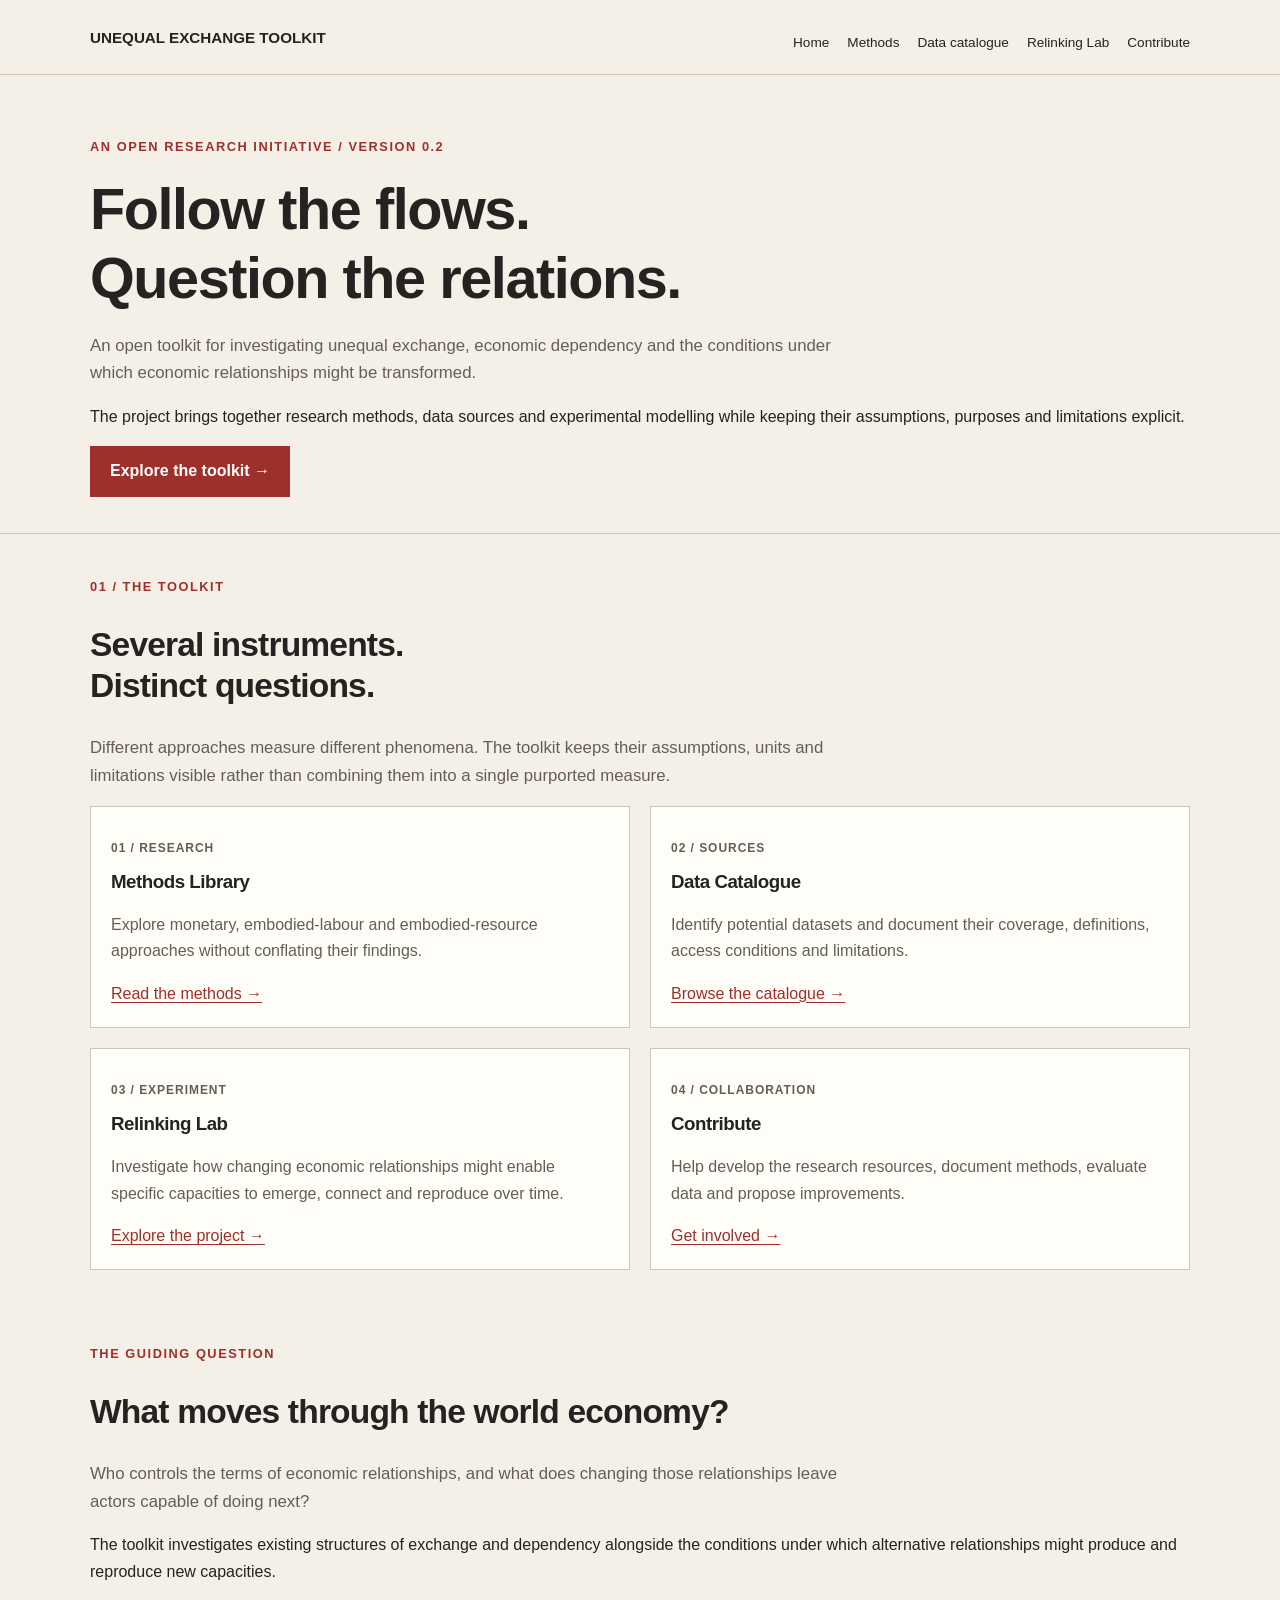
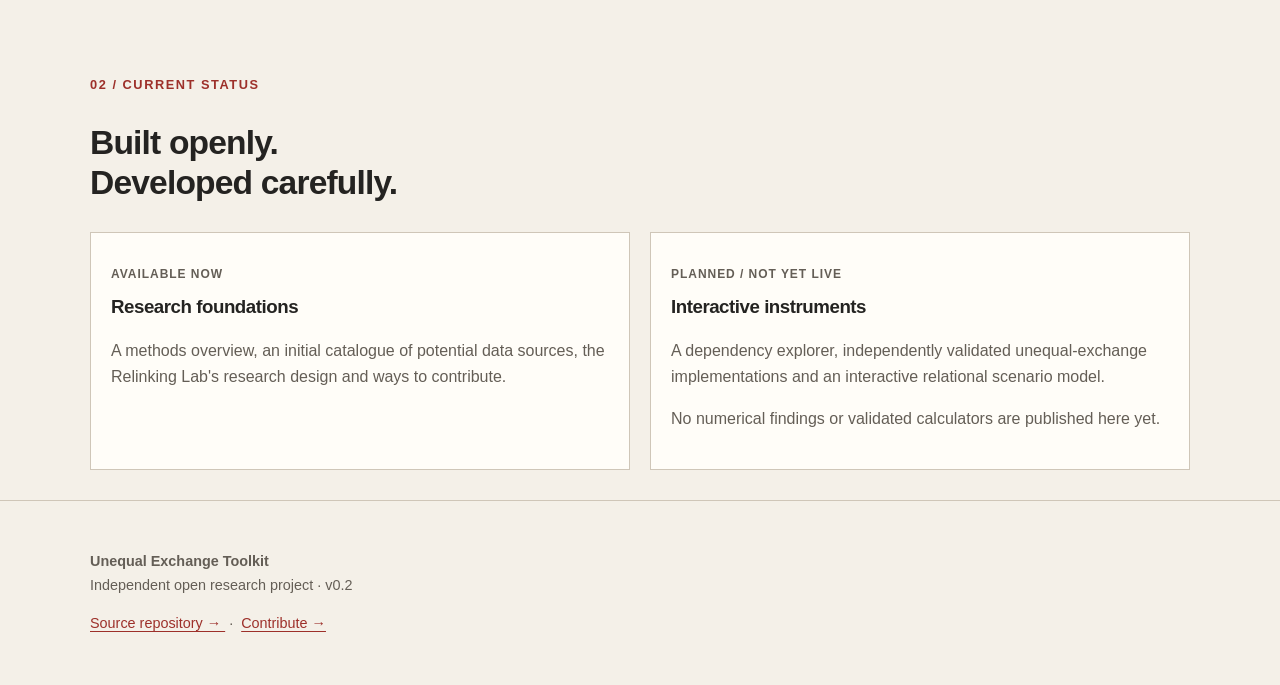
==== index.html @ cee1c7f0 "Update index.html" ====
<!DOCTYPE html>
<html lang="en">
<head>
  <meta charset="UTF-8">
  <meta name="viewport" content="width=device-width, initial-scale=1">

  <meta name="description"
        content="An open research toolkit for investigating unequal exchange, economic dependency and the possibilities for transformation.">

  <title>Unequal Exchange Toolkit | Home</title>

  <link rel="stylesheet" href="assets/style.css">
</head>

<body>

<header>
  <div class="container">

    <a class="brand" href="index.html">
      UNEQUAL EXCHANGE TOOLKIT
    </a>

    <nav aria-label="Main navigation">
      <a href="index.html" aria-current="page">Home</a>
      <a href="methods/">Methods</a>
      <a href="data/">Data catalogue</a>
      <a href="relinking-lab/">Relinking Lab</a>
      <a href="contribute/">Contribute</a>
    </nav>

  </div>
</header>

<main id="main">

  <section class="hero">
    <div class="container">

      <p class="eyebrow">
        An open research initiative / Version 0.2
      </p>

      <h1>
        Follow the flows.<br>
        Question the relations.
      </h1>

      <p class="lead">
        An open toolkit for investigating unequal
        exchange, economic dependency and the
        conditions under which economic relationships
        might be transformed.
      </p>

      <p>
        The project brings together research methods,
        data sources and experimental modelling while
        keeping their assumptions, purposes and
        limitations explicit.
      </p>

      <a class="button" href="methods/">
        Explore the toolkit &rarr;
      </a>

    </div>
  </section>

  <section>
    <div class="container">

      <p class="eyebrow">01 / The toolkit</p>

      <h2>
        Several instruments.<br>
        Distinct questions.
      </h2>

      <p class="lead">
        Different approaches measure different
        phenomena. The toolkit keeps their
        assumptions, units and limitations
        visible rather than combining them
        into a single purported measure.
      </p>

      <div class="grid">

        <article class="card">

          <p class="tag">01 / Research</p>

          <h3>Methods Library</h3>

          <p>
            Explore monetary, embodied-labour
            and embodied-resource approaches
            without conflating their findings.
          </p>

          <a href="methods/">
            Read the methods &rarr;
          </a>

        </article>

        <article class="card">

          <p class="tag">02 / Sources</p>

          <h3>Data Catalogue</h3>

          <p>
            Identify potential datasets and
            document their coverage, definitions,
            access conditions and limitations.
          </p>

          <a href="data/">
            Browse the catalogue &rarr;
          </a>

        </article>

        <article class="card">

          <p class="tag">03 / Experiment</p>

          <h3>Relinking Lab</h3>

          <p>
            Investigate how changing economic
            relationships might enable specific
            capacities to emerge, connect
            and reproduce over time.
          </p>

          <a href="relinking-lab/">
            Explore the project &rarr;
          </a>

        </article>

        <article class="card">

          <p class="tag">04 / Collaboration</p>

          <h3>Contribute</h3>

          <p>
            Help develop the research resources,
            document methods, evaluate data
            and propose improvements.
          </p>

          <a href="contribute/">
            Get involved &rarr;
          </a>

        </article>

      </div>

    </div>
  </section>

  <section>
    <div class="container">

      <p class="eyebrow">The guiding question</p>

      <h2>
        What moves through the world economy?
      </h2>

      <p class="lead">
        Who controls the terms of economic
        relationships, and what does changing
        those relationships leave actors
        capable of doing next?
      </p>

      <p>
        The toolkit investigates existing
        structures of exchange and dependency
        alongside the conditions under which
        alternative relationships might
        produce and reproduce new capacities.
      </p>

    </div>
  </section>

  <section>
    <div class="container">

      <p class="eyebrow">02 / Current status</p>

      <h2>
        Built openly.<br>
        Developed carefully.
      </h2>

      <div class="grid">

        <article class="card">

          <p class="tag">Available now</p>

          <h3>Research foundations</h3>

          <p>
            A methods overview, an initial
            catalogue of potential data sources,
            the Relinking Lab's research design
            and ways to contribute.
          </p>

        </article>

        <article class="card">

          <p class="tag">Planned / Not yet live</p>

          <h3>Interactive instruments</h3>

          <p>
            A dependency explorer, independently
            validated unequal-exchange
            implementations and an interactive
            relational scenario model.
          </p>

          <p>
            No numerical findings or validated
            calculators are published here yet.
          </p>

        </article>

      </div>

    </div>
  </section>

</main>

<footer>
  <div class="container">

    <p>
      <strong>Unequal Exchange Toolkit</strong><br>
      Independent open research project · v0.2
    </p>

    <p>
      <a href="https://github.com/unequal-exchange-toolkit/toolkit">
        Source repository &rarr;
      </a>
      &nbsp;·&nbsp;
      <a href="contribute/">
        Contribute &rarr;
      </a>
    </p>

  </div>
</footer>

</body>
</html>
---- assets/style.css ----
/* Unequal Exchange Toolkit — v0.2 */

:root {
  --paper: #f4f0e8;
  --ink: #242321;
  --red: #9d302a;
  --muted: #645e56;
  --line: #cfc6b8;
  --white: #fffdf8;
}

* {
  box-sizing: border-box;
}

body {
  margin: 0;
  background: var(--paper);
  color: var(--ink);
  font-family: Arial, Helvetica, sans-serif;
  line-height: 1.65;
}

a {
  color: var(--red);
  text-underline-offset: 3px;
}

a:hover {
  text-decoration-thickness: 2px;
}

.container {
  width: min(1100px, 90%);
  margin: 0 auto;
}

header {
  border-bottom: 1px solid var(--line);
  padding: 22px 0;
}

header .container {
  display: flex;
  justify-content: space-between;
  align-items: center;
  gap: 24px;
  flex-wrap: wrap;
}

.brand {
  color: var(--ink);
  font-weight: 800;
  text-decoration: none;
  font-size: 1.15rem;
}

nav {
  display: flex;
  flex-wrap: wrap;
  gap: 18px;
}

nav a {
  color: var(--ink);
  font-size: 0.9rem;
  text-decoration: none;
}

nav a:hover {
  color: var(--red);
}

.hero {
  padding: 90px 0 65px;
  border-bottom: 1px solid var(--line);
}

.eyebrow {
  color: var(--red);
  font-size: 0.8rem;
  font-weight: bold;
  text-transform: uppercase;
  letter-spacing: 0.12em;
}

h1, h2, h3 {
  line-height: 1.2;
  letter-spacing: -0.025em;
}

h1 {
  font-size: clamp(2.8rem, 7vw, 5.5rem);
  max-width: 900px;
  margin: 18px 0;
}

h2 {
  font-size: clamp(1.8rem, 4vw, 2.7rem);
}

.lead {
  font-size: 1.2rem;
  max-width: 750px;
  color: var(--muted);
}

section {
  padding: 50px 0;
}

.grid {
  display: grid;
  grid-template-columns: repeat(2, minmax(0, 1fr));
  gap: 20px;
}

.card {
  padding: 28px;
  background: var(--white);
  border: 1px solid var(--line);
}

.card h3 {
  margin-top: 0;
}

.card p {
  color: var(--muted);
}

.tag {
  color: var(--red);
  font-size: 0.75rem;
  font-weight: bold;
  text-transform: uppercase;
  letter-spacing: 0.08em;
}

.button {
  display: inline-block;
  padding: 12px 20px;
  background: var(--red);
  color: white;
  text-decoration: none;
  font-weight: bold;
}

.button:hover {
  background: #74231f;
  color: white;
}

footer {
  border-top: 1px solid var(--line);
  padding: 35px 0;
  color: var(--muted);
  font-size: 0.9rem;
}

@media (max-width: 700px) {
  .hero {
    padding: 55px 0 40px;
  }

  .grid {
    grid-template-columns: 1fr;
  }

  header .container {
    align-items: flex-start;
  }

  nav {
    gap: 12px;
  }
}

/* Compact layout refinements */

.hero {
  padding: 48px 0 36px;
}

h1 {
  font-size: clamp(2.1rem, 4.5vw, 3.6rem);
  max-width: 850px;
}

h2 {
  font-size: clamp(1.5rem, 3vw, 2.1rem);
}

.lead {
  font-size: 1.05rem;
  max-width: 760px;
}

section {
  padding: 30px 0;
}

.card {
  padding: 20px;
}

header {
  padding: 14px 0;
}

.brand {
  font-size: 0.95rem;
}

nav a {
  font-size: 0.85rem;
}

nav a:hover,
nav a:focus-visible {
  color: var(--red);
  text-decoration: underline;
}

@media (max-width: 700px) {
  .hero {
    padding: 36px 0 24px;
  }
}

/* v0.2 — Header and page alignment fixes */

/* Keep page content away from screen edges */
body > header,
body > main,
body > footer {
  width: 100%;
}

.container {
  width: min(1100px, calc(100% - 48px));
  margin-left: auto;
  margin-right: auto;
}

/* Accommodate the homepage's different header markup */
header {
  padding: 20px 24px;
}

header .container {
  padding: 0;
}

header nav {
  margin-top: 12px;
}

header .brand {
  display: inline-block;
  margin-right: 24px;
  line-height: 1.4;
}

/* Space out text that sits directly inside the header */
header > * + * {
  margin-top: 12px;
}

/* Prevent the homepage's title and version label colliding */
header .eyebrow,
header .tag {
  display: inline-block;
  margin: 8px 0;
}

/* Make the skip link accessible without permanently displaying it */
.skip-link {
  position: absolute;
  left: 16px;
  top: -100px;
  z-index: 1000;
  padding: 10px 14px;
  background: var(--white);
  color: var(--red);
}

.skip-link:focus {
  top: 12px;
}

/* Give content sensible spacing even without a .container wrapper */
main > section,
main > .hero {
  padding-left: 24px;
  padding-right: 24px;
}

/* Comfortable spacing on mobile */
@media (max-width: 700px) {
  header {
    padding: 16px 20px;
  }

  .container {
    width: calc(100% - 40px);
  }

  header nav {
    gap: 14px;
  }

  main > section,
  main > .hero {
    padding-left: 20px;
    padding-right: 20px;
  }
}
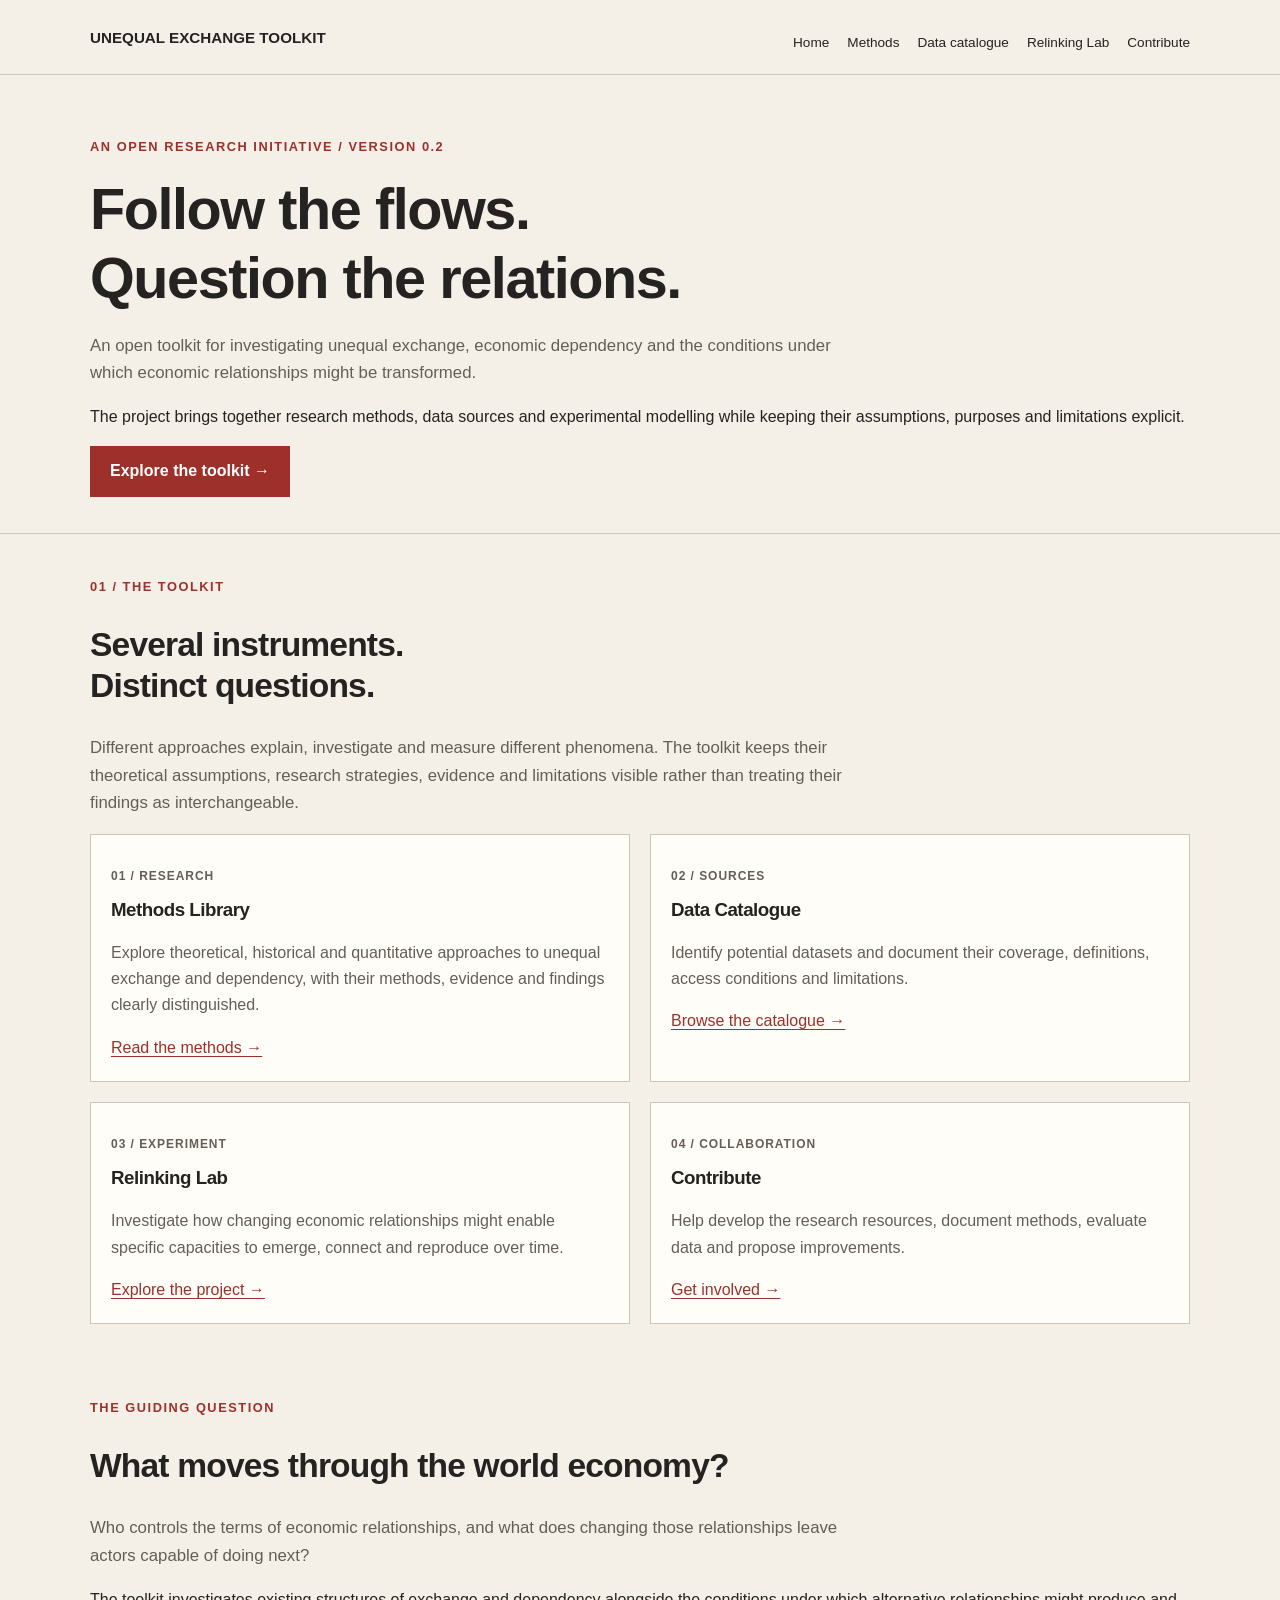
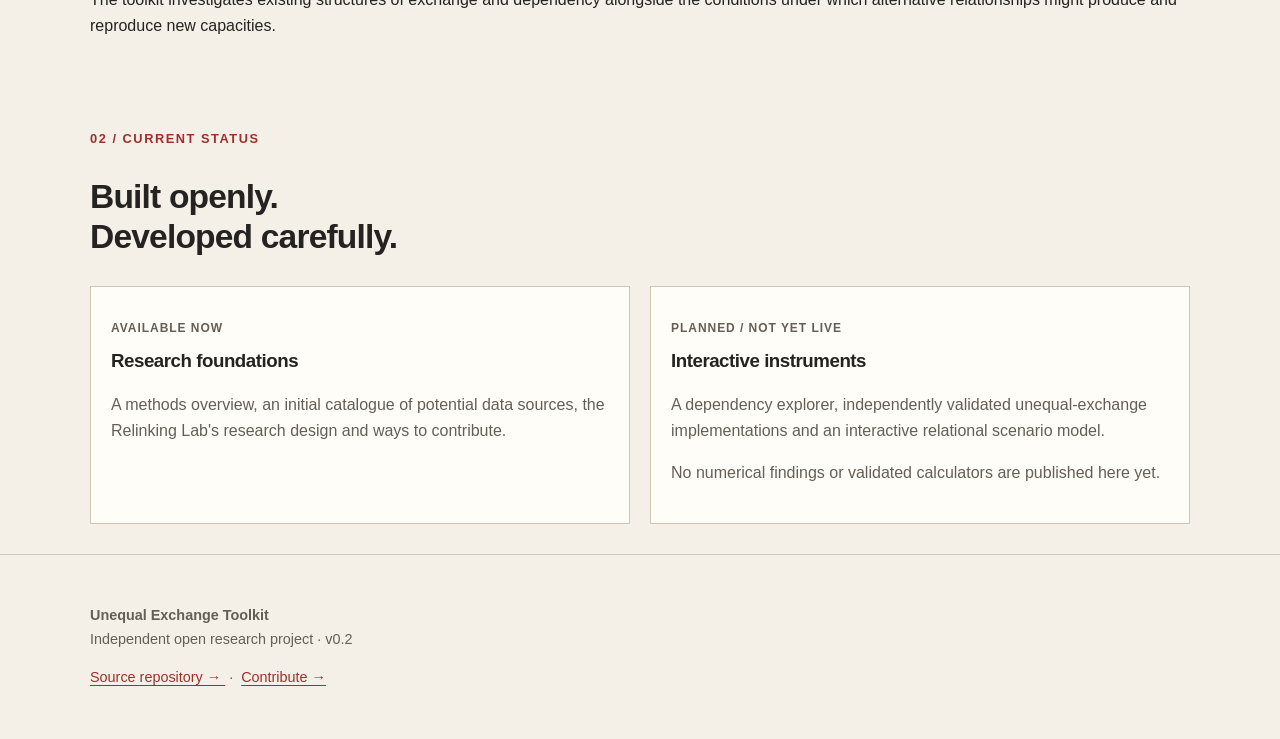
==== commit a026282c: "Update index.html tweaks to wording" ====
--- a/index.html
+++ b/index.html
@@ -78,11 +78,12 @@
       </h2>
 
       <p class="lead">
-        Different approaches measure different
-        phenomena. The toolkit keeps their
-        assumptions, units and limitations
-        visible rather than combining them
-        into a single purported measure.
+        Different approaches explain, investigate
+        and measure different phenomena. The toolkit
+        keeps their theoretical assumptions, research
+        strategies, evidence and limitations visible
+        rather than treating their findings as
+        interchangeable.
       </p>
 
       <div class="grid">
@@ -94,9 +95,11 @@
           <h3>Methods Library</h3>
 
           <p>
-            Explore monetary, embodied-labour
-            and embodied-resource approaches
-            without conflating their findings.
+            Explore theoretical, historical
+            and quantitative approaches to unequal
+            exchange and dependency, with their
+            methods, evidence and findings
+            clearly distinguished.
           </p>
 
           <a href="methods/">
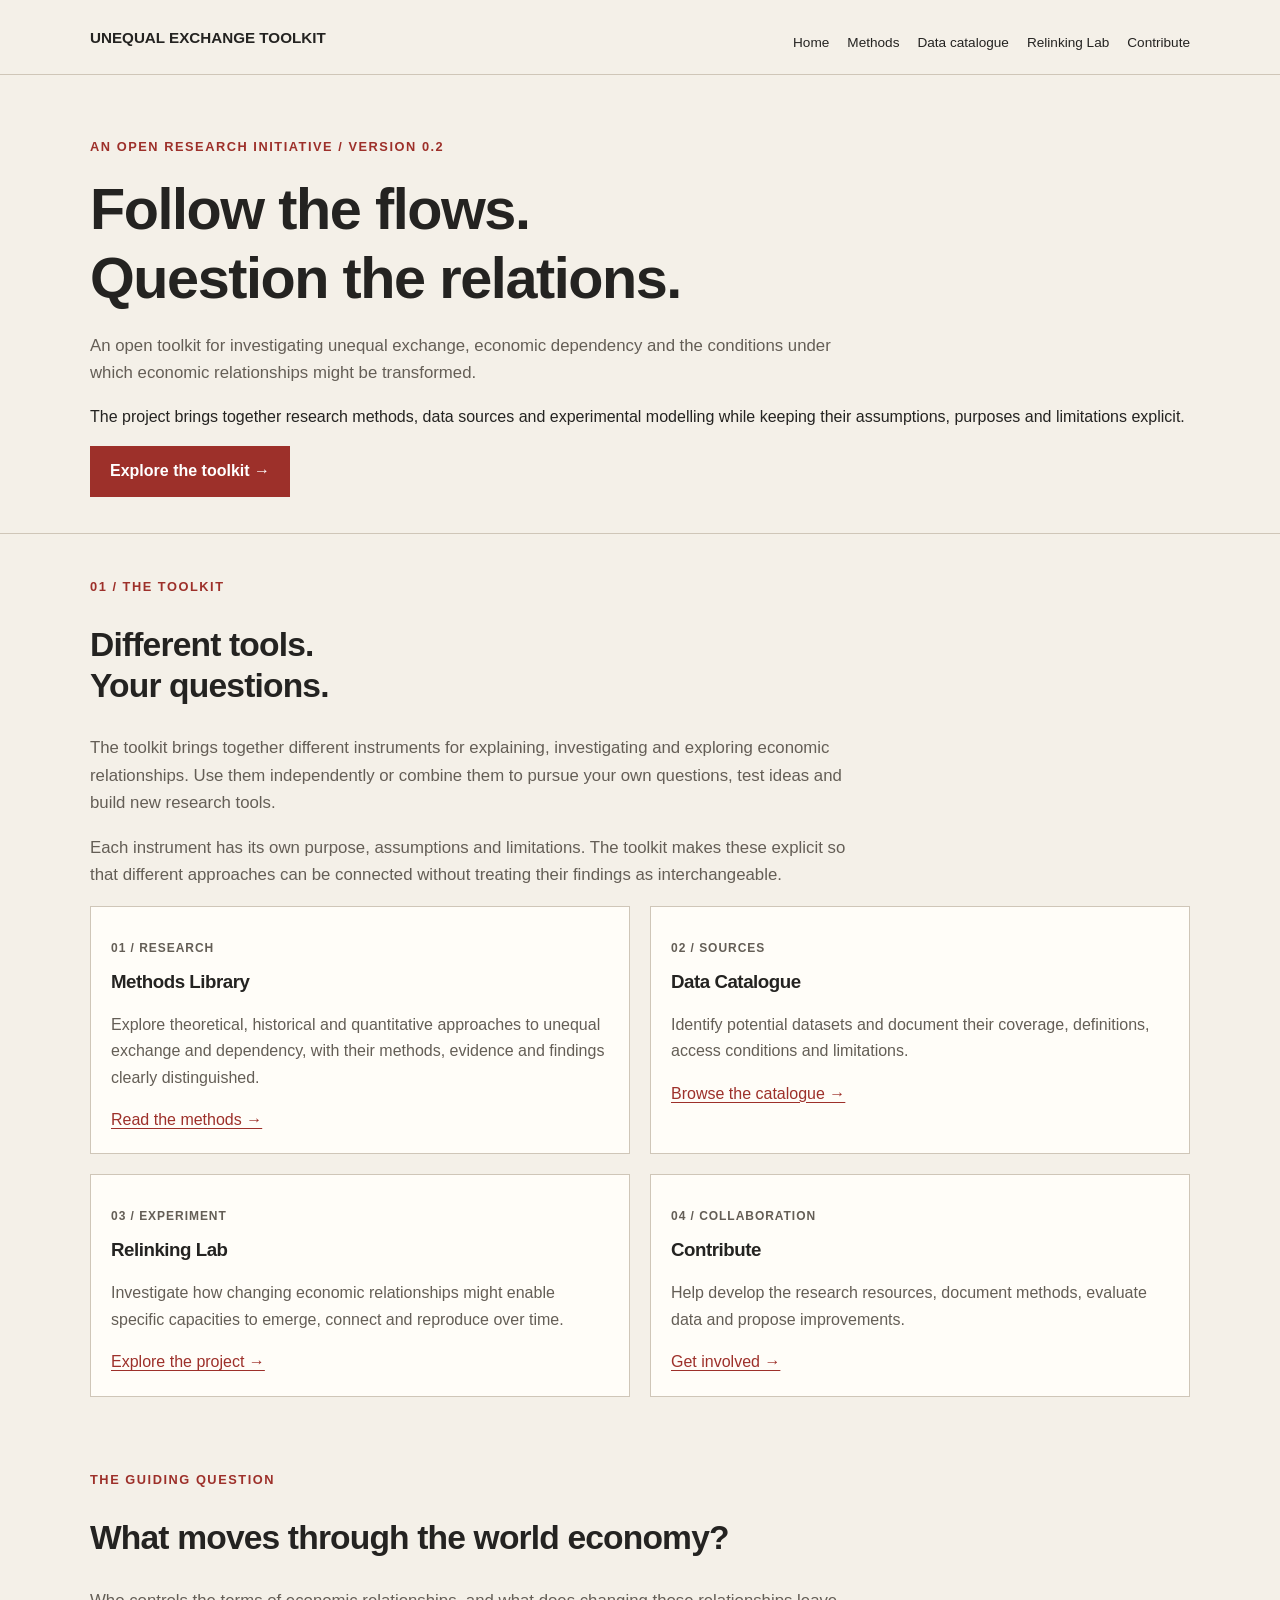
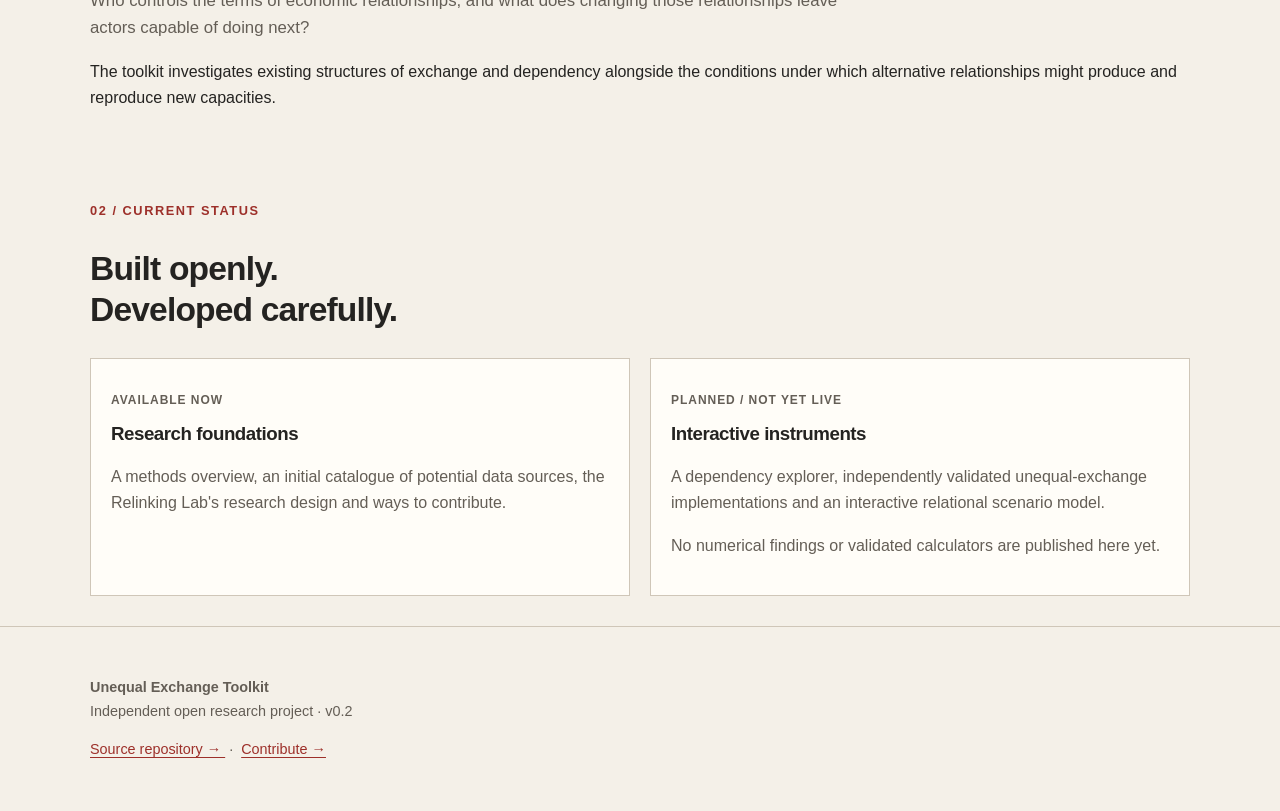
==== commit fb420ba9: "Update index.html Imrproved wording for clearer purpose of toolkit" ====
--- a/index.html
+++ b/index.html
@@ -73,17 +73,23 @@
       <p class="eyebrow">01 / The toolkit</p>
 
       <h2>
-        Several instruments.<br>
-        Distinct questions.
+        Different tools.<br>
+        Your questions.
       </h2>
 
       <p class="lead">
-        Different approaches explain, investigate
-        and measure different phenomena. The toolkit
-        keeps their theoretical assumptions, research
-        strategies, evidence and limitations visible
-        rather than treating their findings as
-        interchangeable.
+        The toolkit brings together different instruments
+        for explaining, investigating and exploring
+        economic relationships. Use them independently
+        or combine them to pursue your own questions,
+        test ideas and build new research tools.
+      </p>
+      
+      <p class="lead">
+        Each instrument has its own purpose, assumptions
+        and limitations. The toolkit makes these explicit
+        so that different approaches can be connected
+        without treating their findings as interchangeable.
       </p>
 
       <div class="grid">
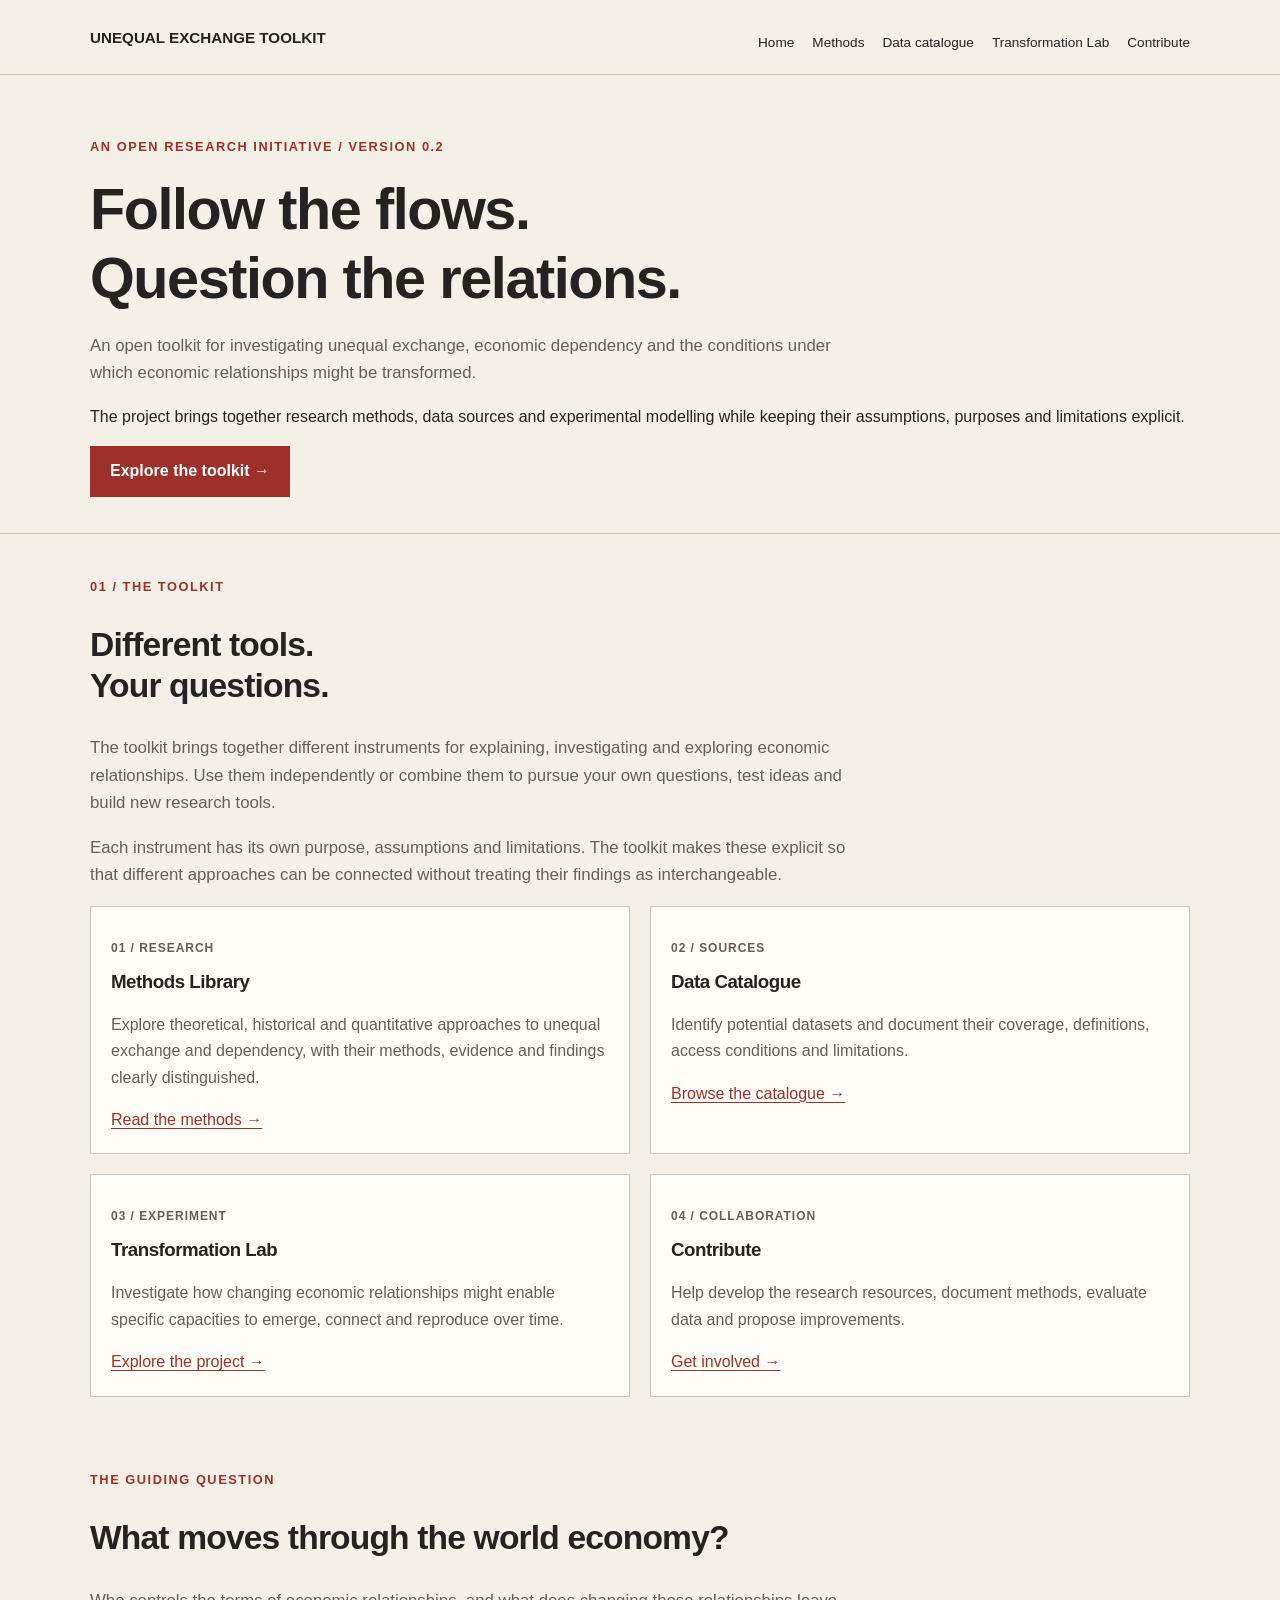
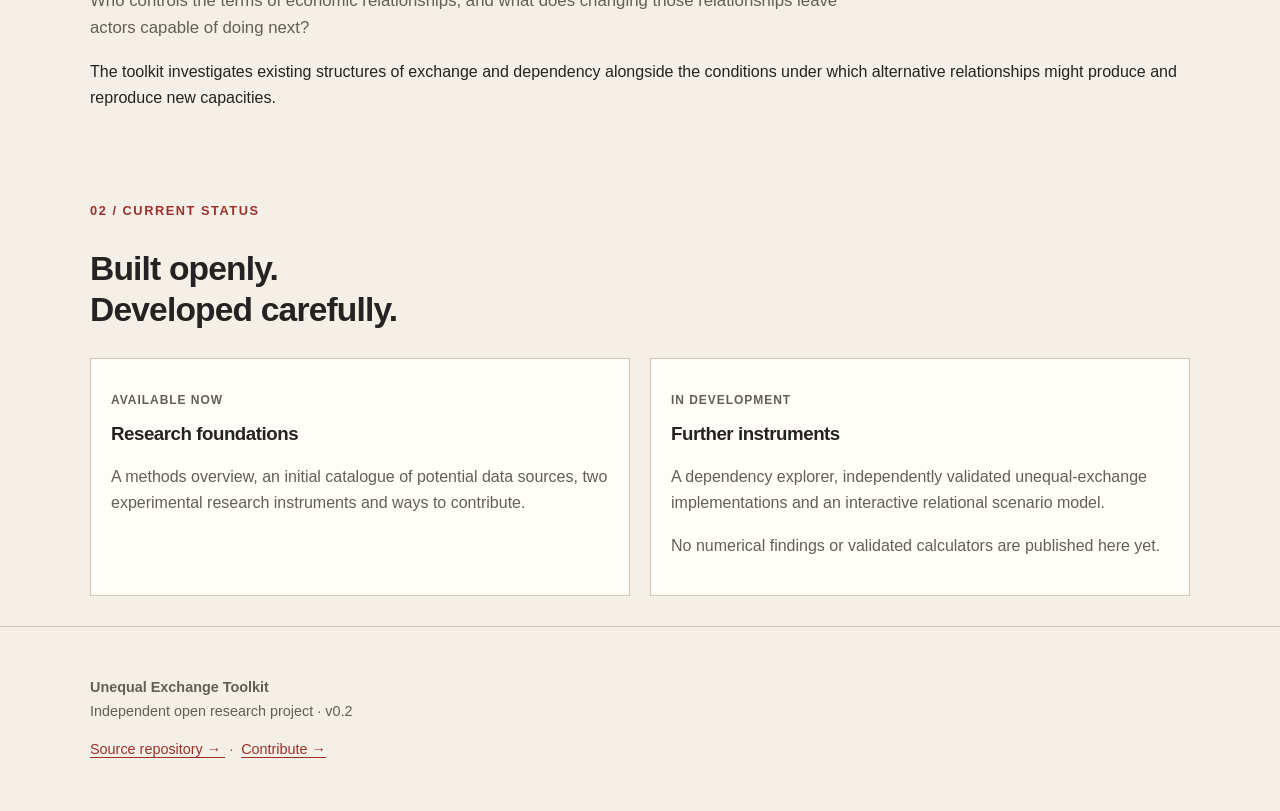
==== commit 8bb67a53: "Update index.html" ====
--- a/index.html
+++ b/index.html
@@ -25,7 +25,7 @@
       <a href="index.html" aria-current="page">Home</a>
       <a href="methods/">Methods</a>
       <a href="data/">Data catalogue</a>
-      <a href="relinking-lab/">Relinking Lab</a>
+      <a href="transformation-lab/">Transformation Lab</a>
       <a href="contribute/">Contribute</a>
     </nav>
 
@@ -136,7 +136,7 @@
 
           <p class="tag">03 / Experiment</p>
 
-          <h3>Relinking Lab</h3>
+          <h3>Transformation Lab</h3>
 
           <p>
             Investigate how changing economic
@@ -145,7 +145,7 @@
             and reproduce over time.
           </p>
 
-          <a href="relinking-lab/">
+          <a href="transformation-lab/">
             Explore the project &rarr;
           </a>
 
@@ -222,7 +222,7 @@
           <p>
             A methods overview, an initial
             catalogue of potential data sources,
-            the Relinking Lab's research design
+            two experimental research instruments
             and ways to contribute.
           </p>
 
@@ -230,9 +230,9 @@
 
         <article class="card">
 
-          <p class="tag">Planned / Not yet live</p>
-
-          <h3>Interactive instruments</h3>
+          <p class="tag">In development</p>
+
+          <h3>Further instruments</h3>
 
           <p>
             A dependency explorer, independently
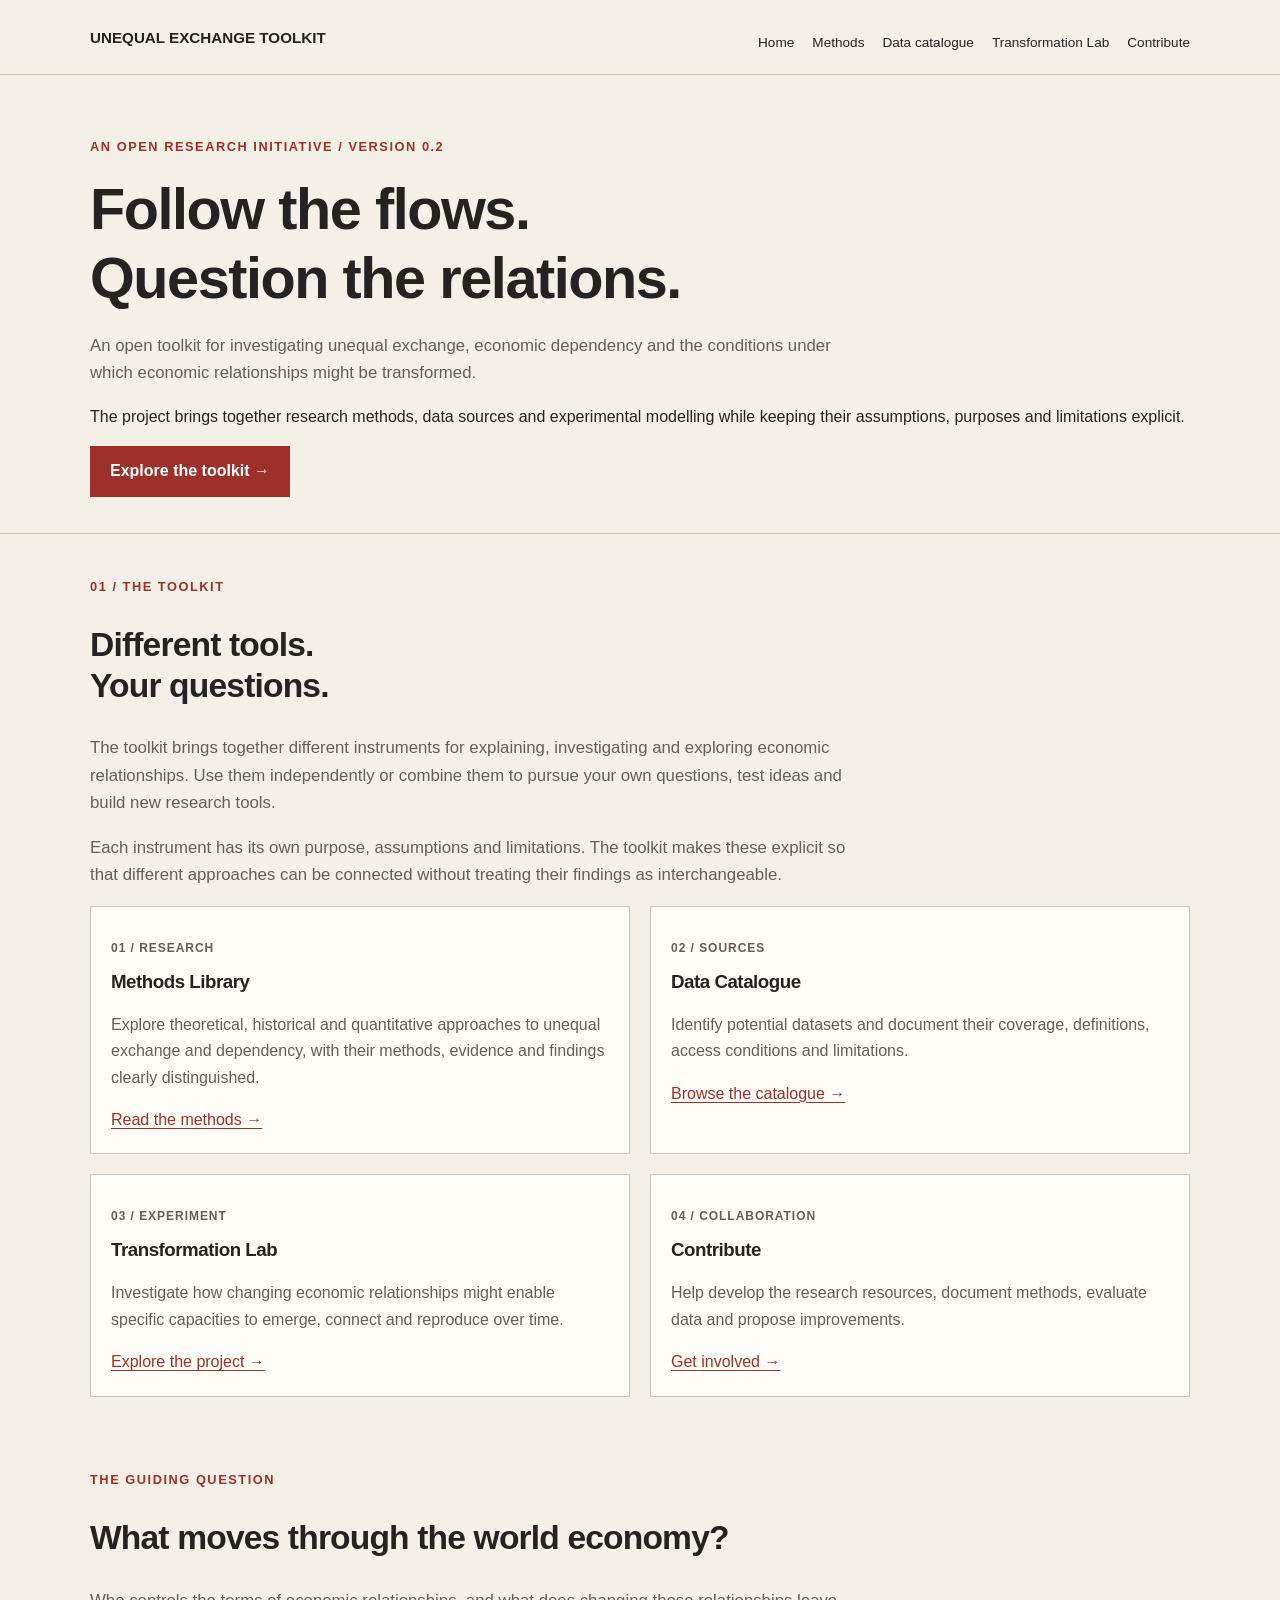
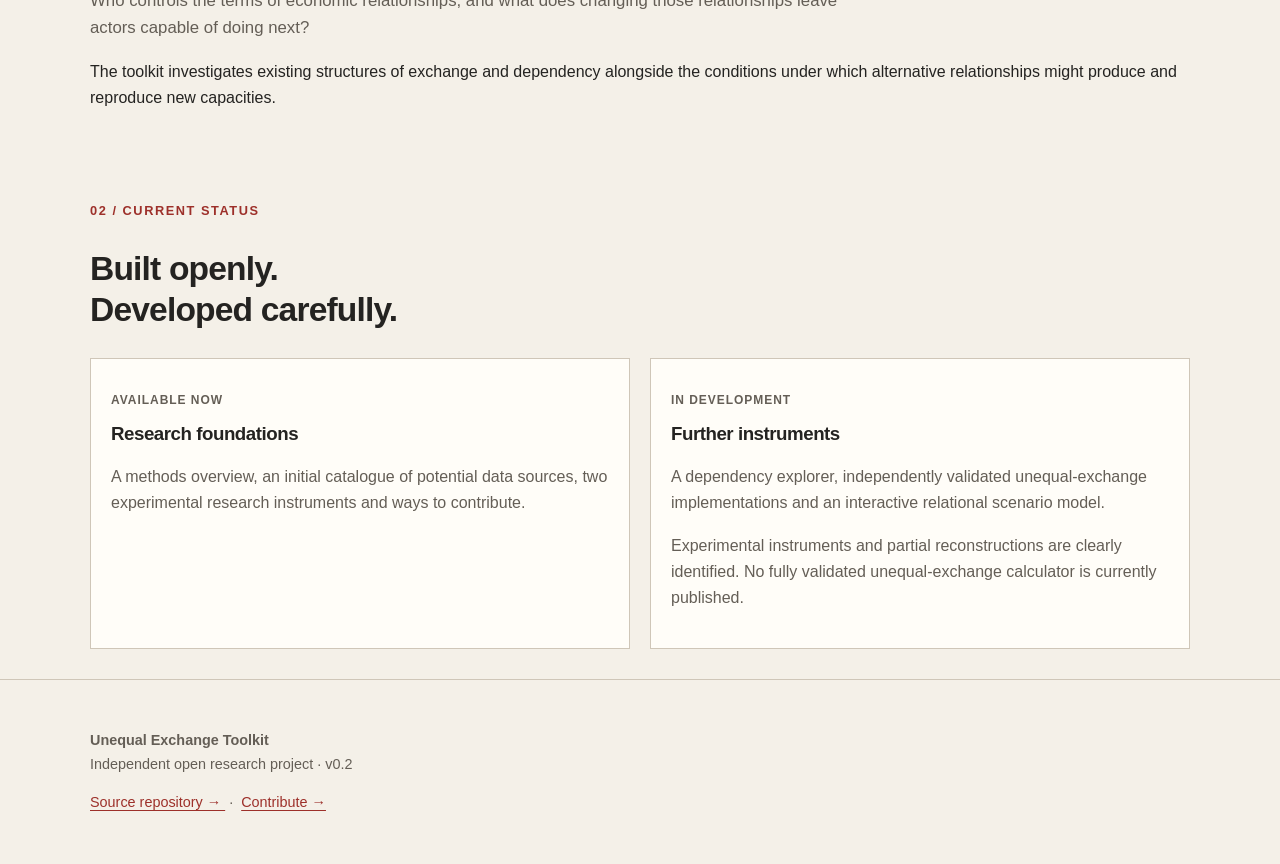
==== commit 4c03fe57: "Update index.html tweak wording on numerical validation" ====
--- a/index.html
+++ b/index.html
@@ -242,8 +242,10 @@
           </p>
 
           <p>
-            No numerical findings or validated
-            calculators are published here yet.
+            Experimental instruments and partial 
+            reconstructions are clearly identified. 
+            No fully validated unequal-exchange calculator 
+            is currently published.
           </p>
 
         </article>
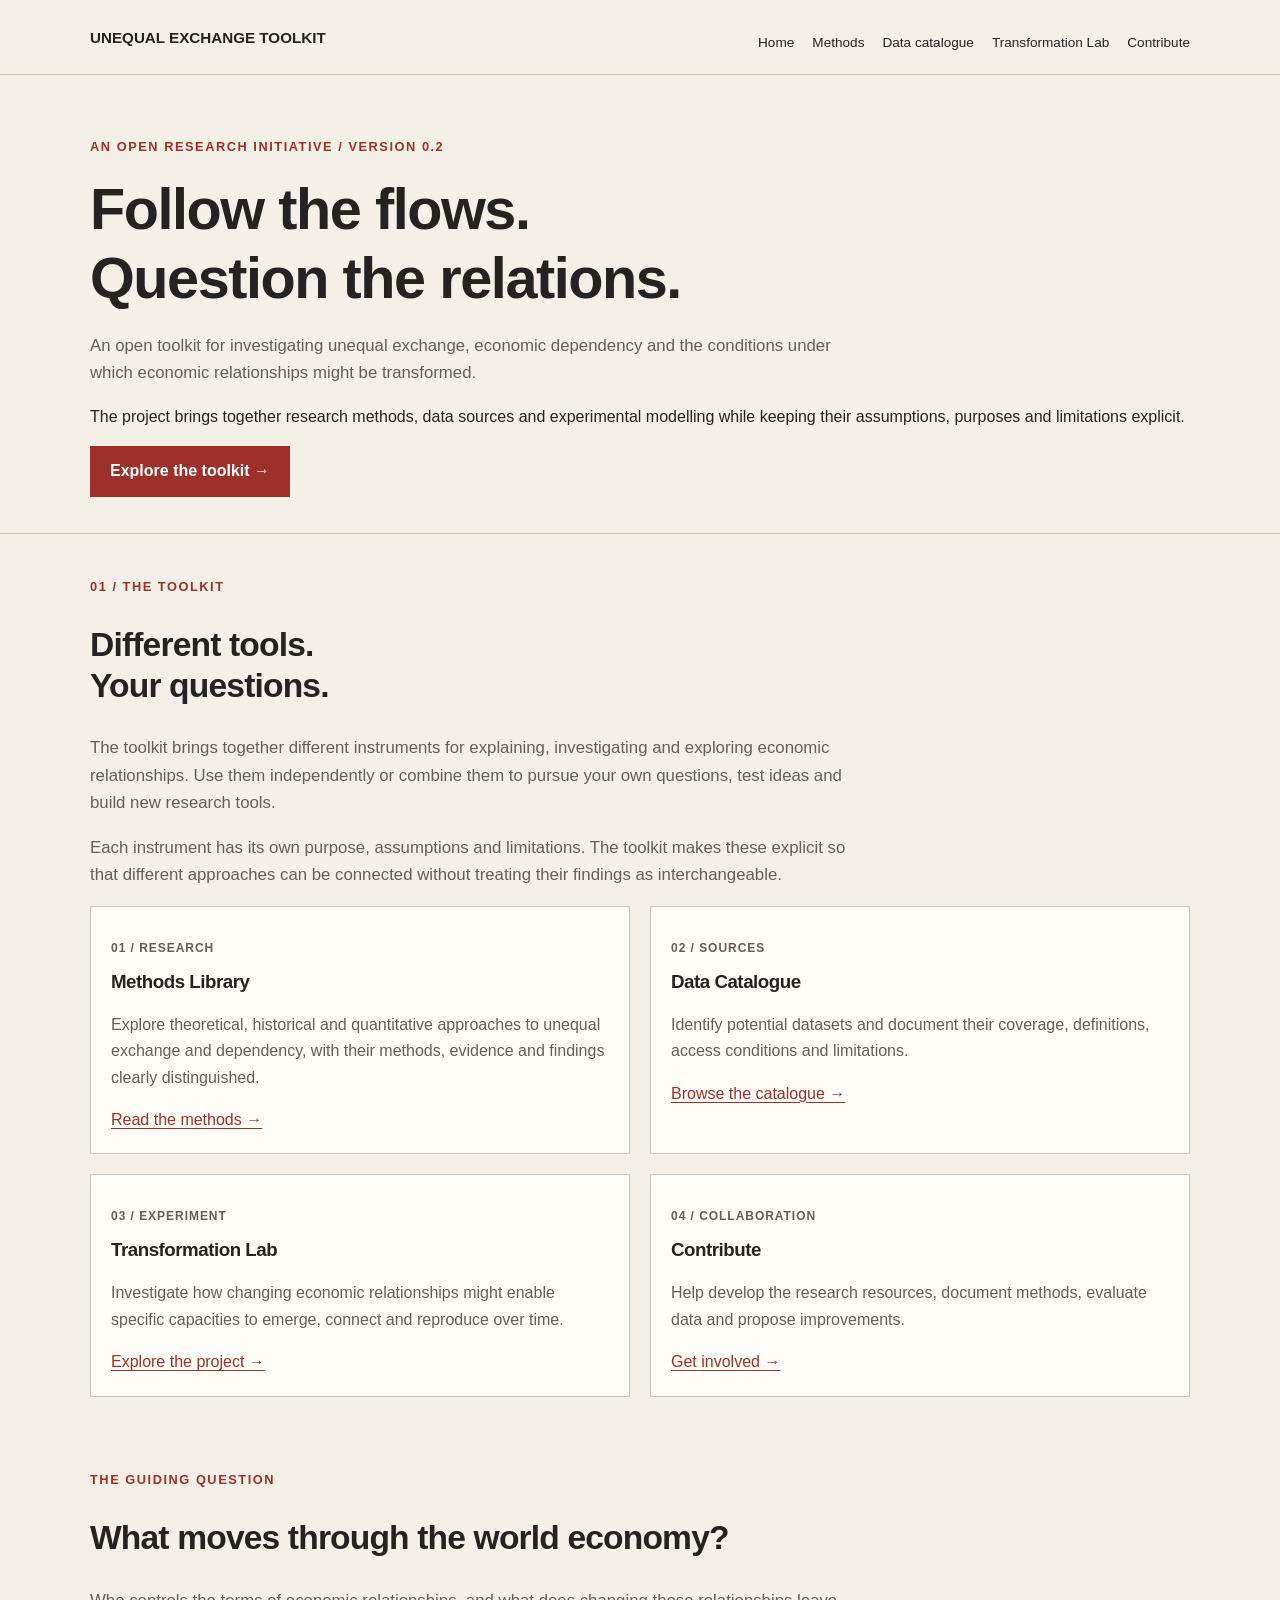
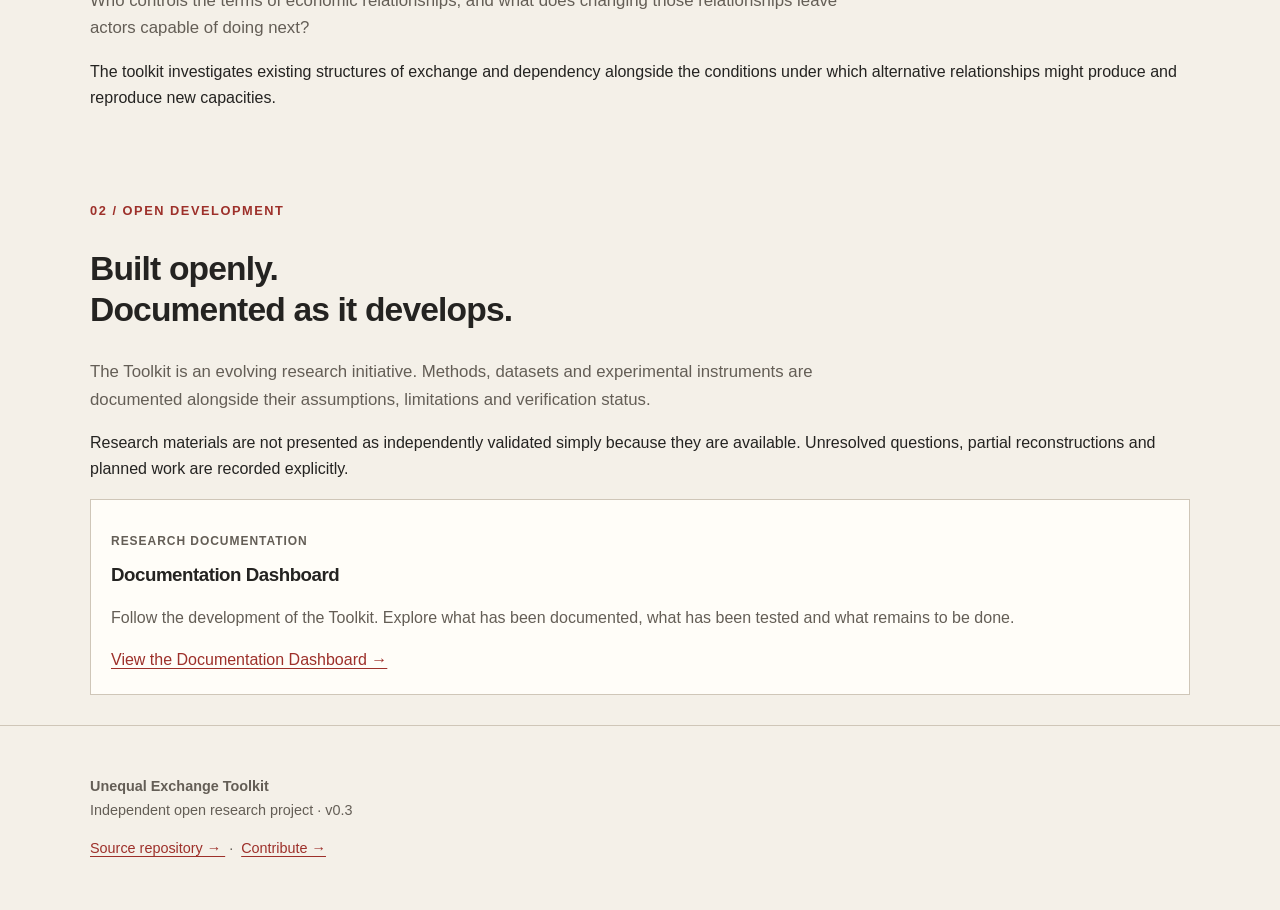
==== commit 69dcf040: "Update index.html link to documentation status and change v0.2 to v0.3" ====
--- a/index.html
+++ b/index.html
@@ -204,51 +204,43 @@
   <section>
     <div class="container">
 
-      <p class="eyebrow">02 / Current status</p>
+
+      <p class="eyebrow">02 / Open development</p>
 
       <h2>
         Built openly.<br>
-        Developed carefully.
+        Documented as it develops.
       </h2>
 
-      <div class="grid">
-
-        <article class="card">
-
-          <p class="tag">Available now</p>
-
-          <h3>Research foundations</h3>
-
-          <p>
-            A methods overview, an initial
-            catalogue of potential data sources,
-            two experimental research instruments
-            and ways to contribute.
-          </p>
-
-        </article>
-
-        <article class="card">
-
-          <p class="tag">In development</p>
-
-          <h3>Further instruments</h3>
-
-          <p>
-            A dependency explorer, independently
-            validated unequal-exchange
-            implementations and an interactive
-            relational scenario model.
-          </p>
-
-          <p>
-            Experimental instruments and partial 
-            reconstructions are clearly identified. 
-            No fully validated unequal-exchange calculator 
-            is currently published.
-          </p>
-
-        </article>
+      <p class="lead">
+        The Toolkit is an evolving research initiative.
+        Methods, datasets and experimental instruments
+        are documented alongside their assumptions,
+        limitations and verification status.
+      </p>
+
+      <p>
+        Research materials are not presented as independently
+        validated simply because they are available.
+        Unresolved questions, partial reconstructions
+        and planned work are recorded explicitly.
+      </p>
+
+      <div class="card">
+
+        <p class="tag">Research documentation</p>
+
+        <h3>Documentation Dashboard</h3>
+
+        <p>
+          Follow the development of the Toolkit.
+          Explore what has been documented, what has
+          been tested and what remains to be done.
+        </p>
+
+        <a href="documentation/">
+          View the Documentation Dashboard &rarr;
+        </a>
 
       </div>
 
@@ -262,7 +254,7 @@
 
     <p>
       <strong>Unequal Exchange Toolkit</strong><br>
-      Independent open research project · v0.2
+      Independent open research project · v0.3
     </p>
 
     <p>
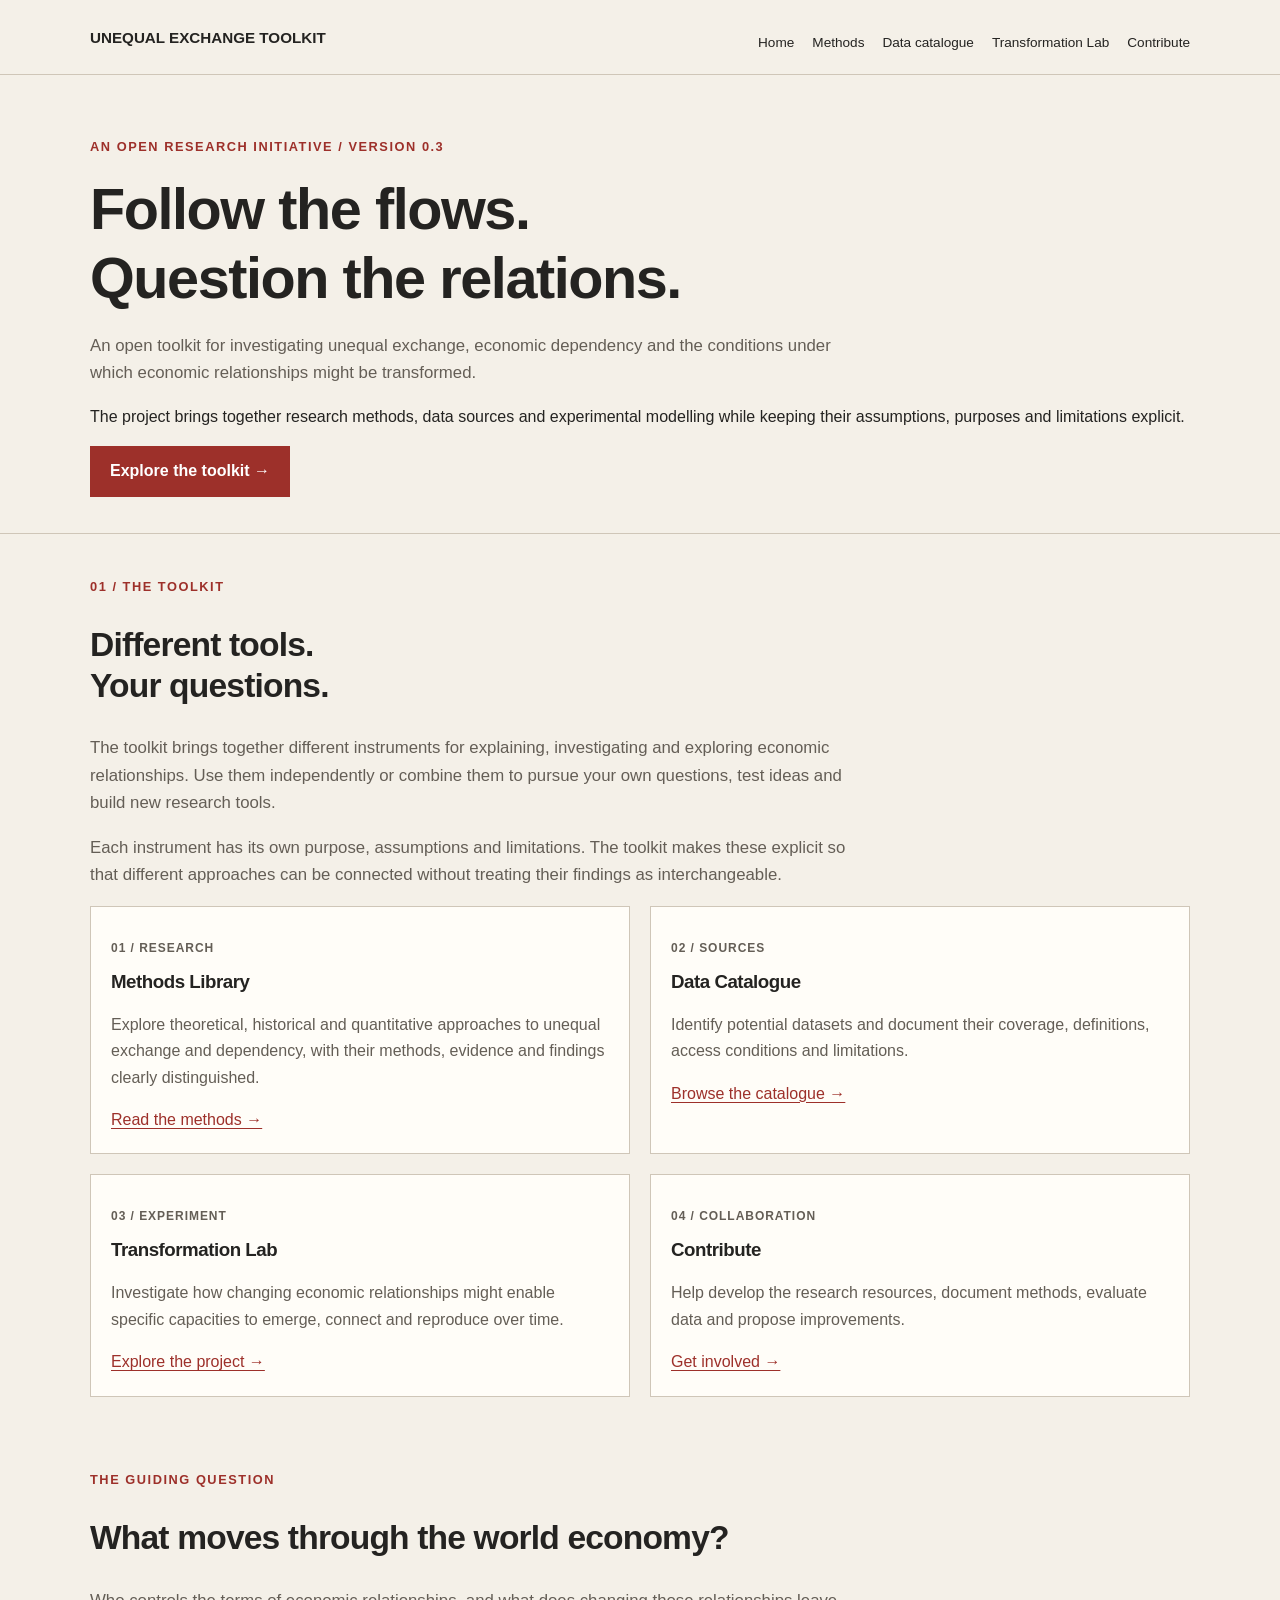
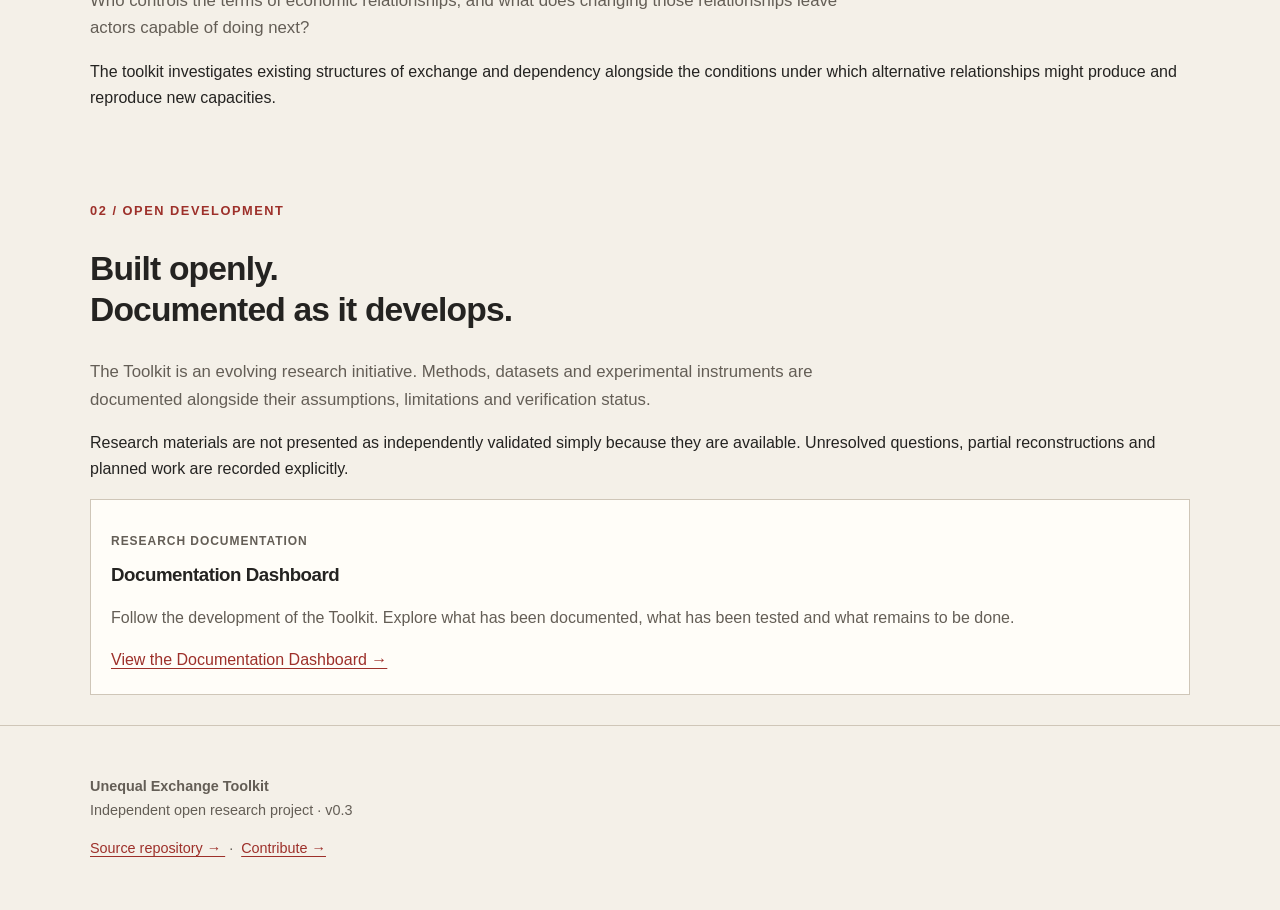
==== commit cee7f55c: "Update index.html change v0.2 to v0.3" ====
--- a/index.html
+++ b/index.html
@@ -38,7 +38,7 @@
     <div class="container">
 
       <p class="eyebrow">
-        An open research initiative / Version 0.2
+        An open research initiative / Version 0.3
       </p>
 
       <h1>
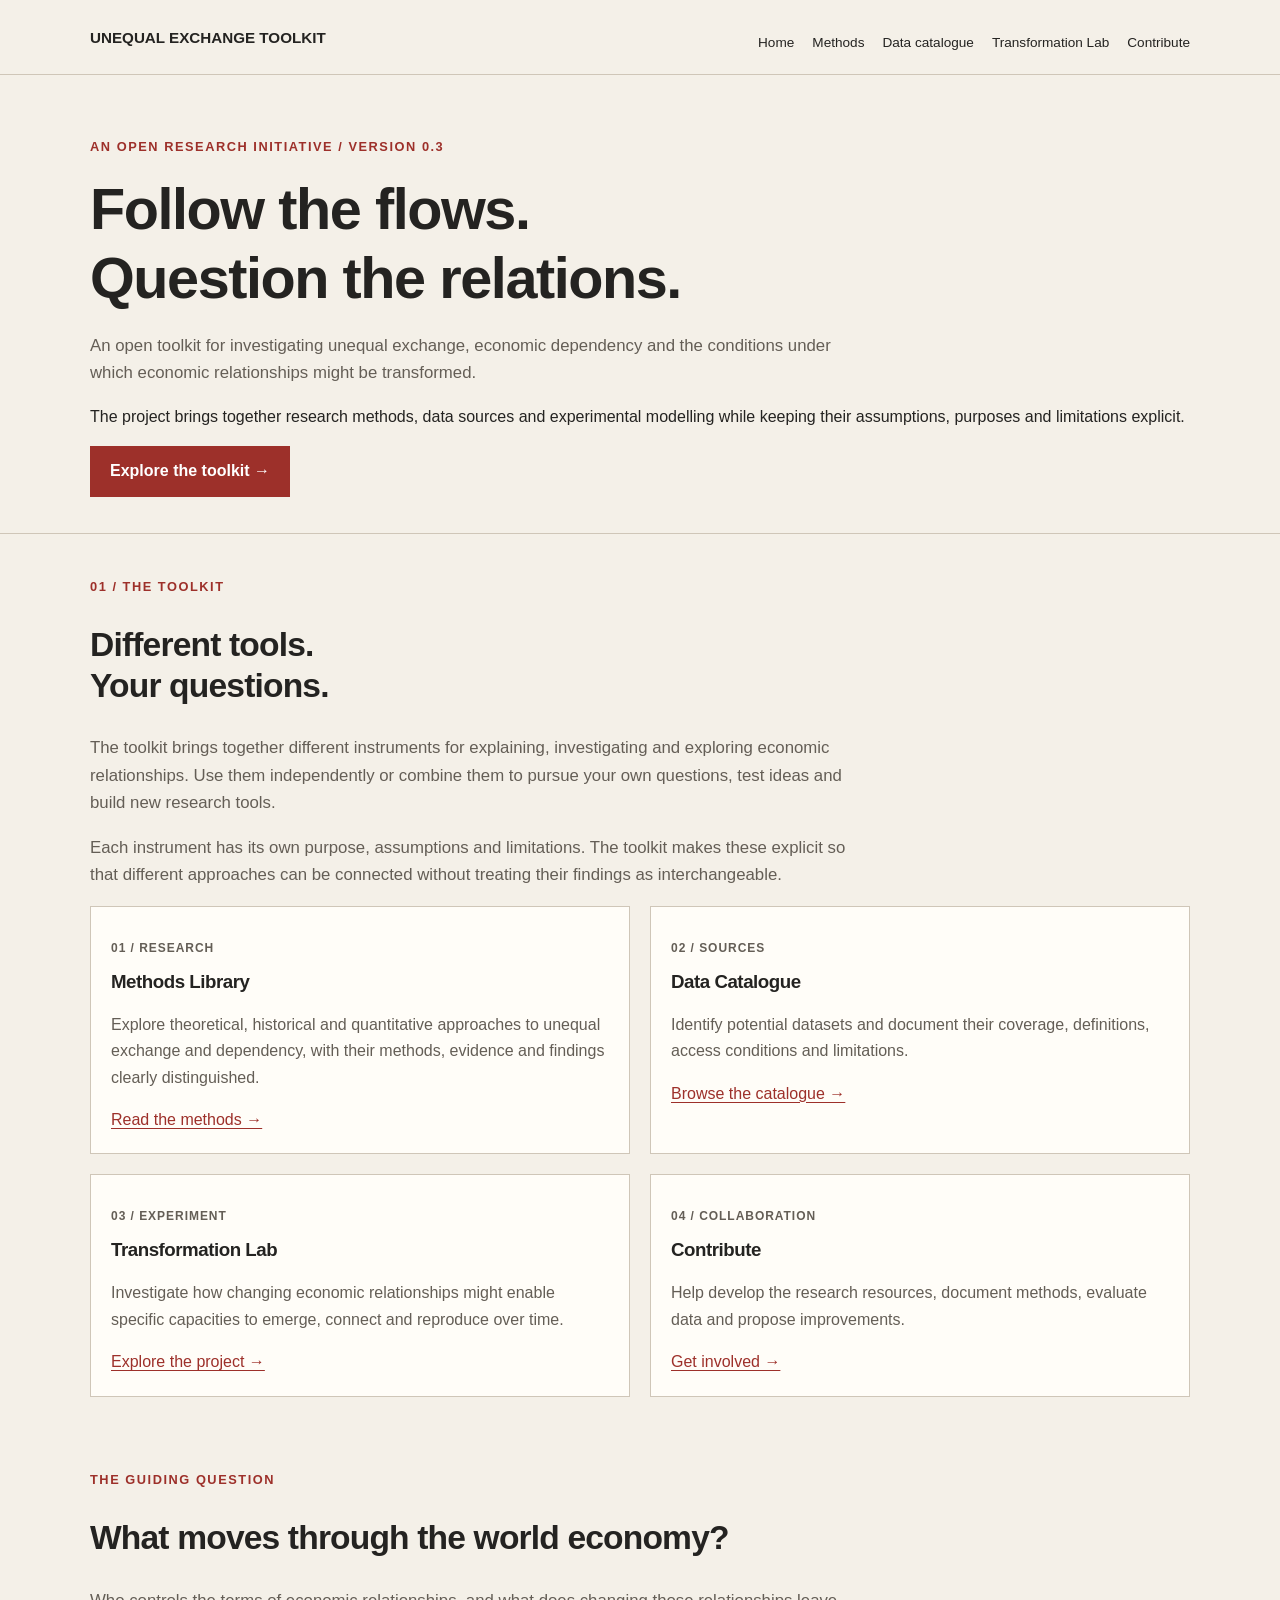
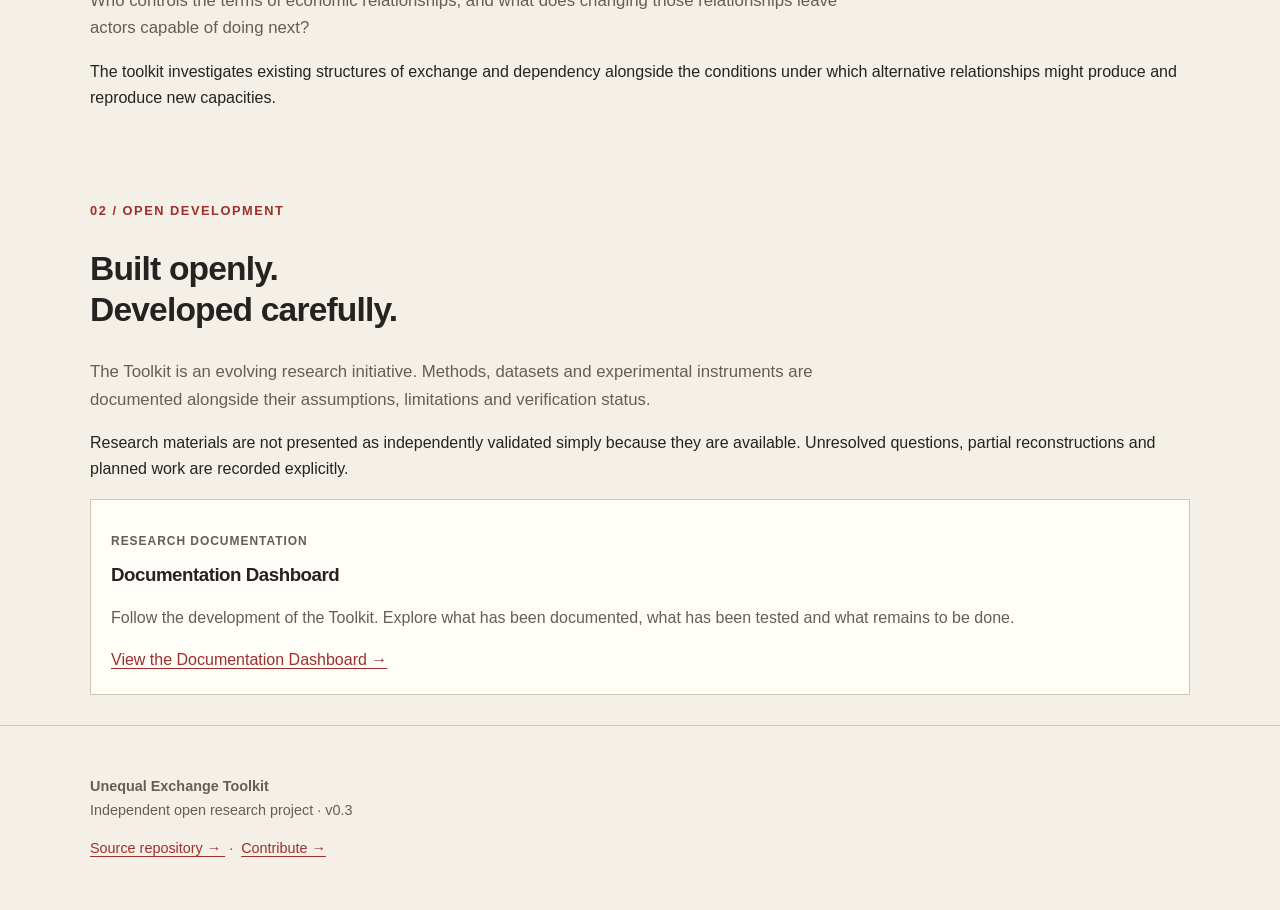
==== commit 8443cc3f: "Update index.html fix wording" ====
--- a/index.html
+++ b/index.html
@@ -209,7 +209,7 @@
 
       <h2>
         Built openly.<br>
-        Documented as it develops.
+        Developed carefully.
       </h2>
 
       <p class="lead">
